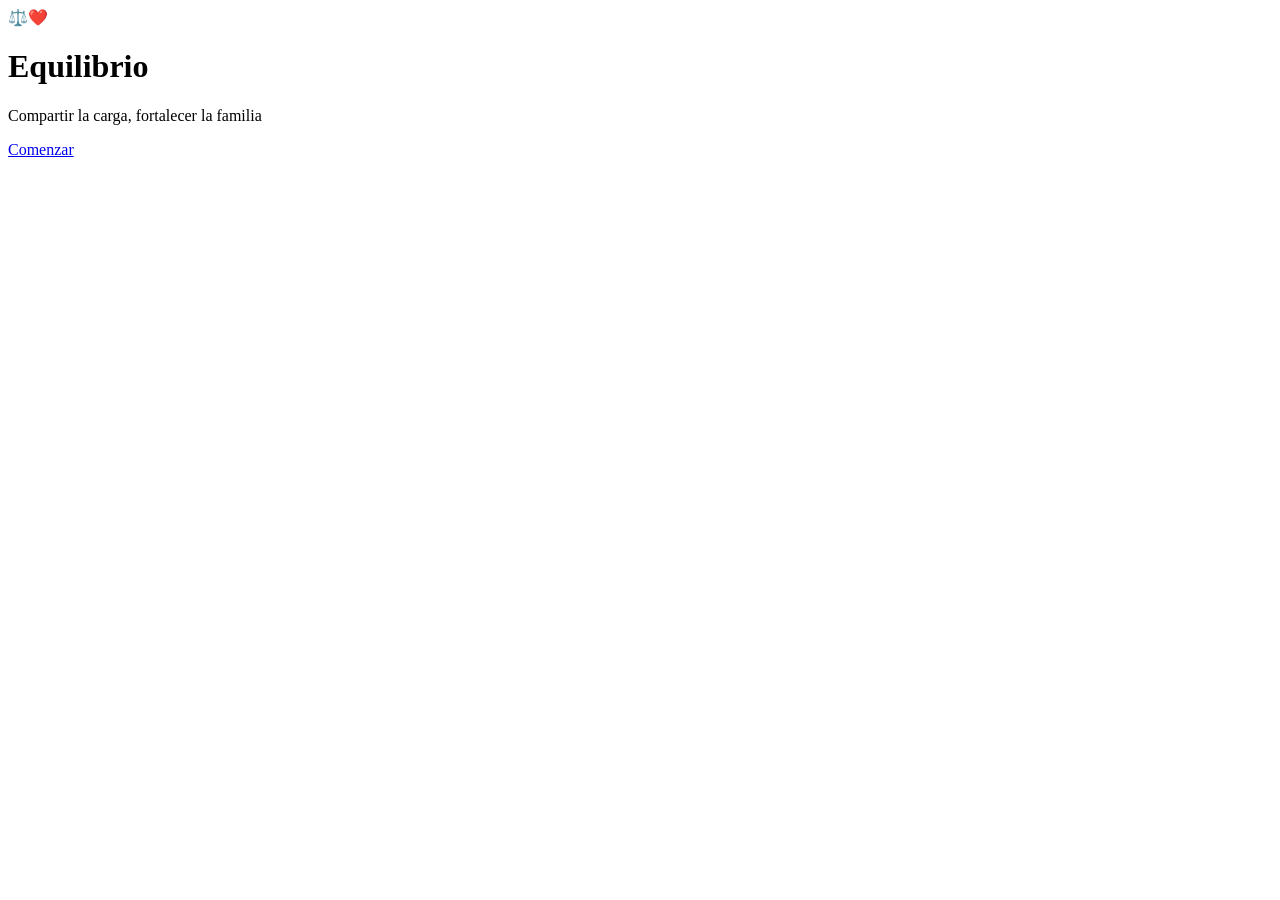
==== index.html @ 567ef86f "Update index.html" ====
<!DOCTYPE html>
<html lang="es">
<head>
  <meta charset="UTF-8" />
  <meta name="viewport" content="width=device-width, initial-scale=1.0"/>
  <title>Equilibrio</title>
  <link rel="stylesheet" href="style.css"/>
</head>

<body class="center">

  <div class="card">
    <div class="logo">⚖️❤️</div>

    <h1>Equilibrio</h1>

    <p class="subtitle">
      Compartir la carga, fortalecer la familia
    </p>

    <a class="btn" href="login.html">
      Comenzar
    </a>

  </div>

</body>
</html>
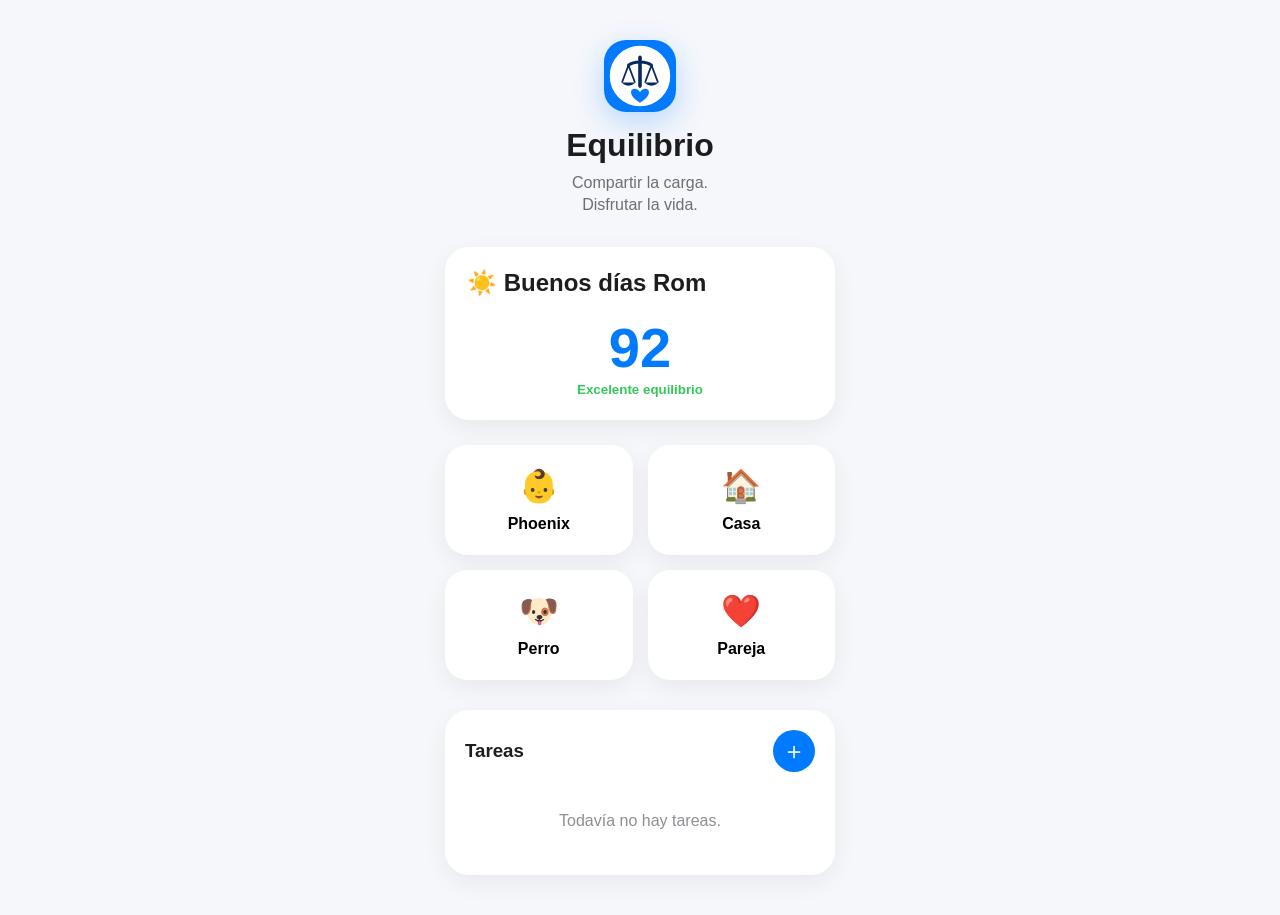
==== commit a6a4ce09: "logo ok" ====
--- a/index.html
+++ b/index.html
@@ -1,28 +1,95 @@
-<!DOCTYPE html>
-<html lang="es">
-<head>
-  <meta charset="UTF-8" />
-  <meta name="viewport" content="width=device-width, initial-scale=1.0"/>
-  <title>Equilibrio</title>
-  <link rel="stylesheet" href="style.css"/>
-</head>
-
-<body class="center">
-
-  <div class="card">
-    <div class="logo">⚖️❤️</div>
-
-    <h1>Equilibrio</h1>
-
-    <p class="subtitle">
-      Compartir la carga, fortalecer la familia
-    </p>
-
-    <a class="btn" href="login.html">
-      Comenzar
-    </a>
-
-  </div>
-
-</body>
-</html>
+<!DOCTYPE html>
+<html lang="es">
+<head>
+    <meta charset="UTF-8">
+    <meta name="viewport" content="width=device-width, initial-scale=1.0">
+    <title>Equilibrio</title>
+
+    <link rel="stylesheet" href="style.css">
+</head>
+
+<body>
+
+<div class="app">
+
+    <header class="header">
+
+        <div class="logo">
+            <img src="assets/logo.svg" alt="Equilibrio">
+        </div>
+
+        <h1>Equilibrio</h1>
+
+        <p>Compartir la carga.<br>Disfrutar la vida.</p>
+
+    </header>
+
+
+    <section class="welcome">
+
+        <h2>☀️ Buenos días Rom</h2>
+
+        <div class="score">
+
+            <span id="score">92</span>
+
+            <small>Excelente equilibrio</small>
+
+        </div>
+
+    </section>
+
+
+    <section class="categories">
+
+        <button class="card" onclick="selectCategory('Phoenix')">
+            👶
+            <span>Phoenix</span>
+        </button>
+
+        <button class="card" onclick="selectCategory('Casa')">
+            🏠
+            <span>Casa</span>
+        </button>
+
+        <button class="card" onclick="selectCategory('Perro')">
+            🐶
+            <span>Perro</span>
+        </button>
+
+        <button class="card" onclick="selectCategory('Pareja')">
+            ❤️
+            <span>Pareja</span>
+        </button>
+
+    </section>
+
+
+    <section class="tasks">
+
+        <div class="title">
+
+            <h3>Tareas</h3>
+
+            <button onclick="newTask()">
+                ＋
+            </button>
+
+        </div>
+
+        <div id="taskList">
+
+            <p class="empty">
+                Todavía no hay tareas.
+            </p>
+
+        </div>
+
+    </section>
+
+</div>
+
+<script src="app.js"></script>
+
+</body>
+</html>
--- a/style.css
+++ b/style.css
@@ -0,0 +1,141 @@
+*{
+    margin:0;
+    padding:0;
+    box-sizing:border-box;
+    font-family:-apple-system,BlinkMacSystemFont,"SF Pro Display",sans-serif;
+}
+
+body{
+    background:#f5f7fb;
+    color:#1d1d1f;
+}
+
+.app{
+    max-width:430px;
+    margin:auto;
+    padding:20px;
+    padding-bottom:40px;
+}
+
+.header{
+    text-align:center;
+    margin-top:20px;
+}
+
+.logo{
+    width:72px;
+    height:72px;
+    margin:auto;
+    border-radius:22px;
+    background:#007AFF;
+    display:flex;
+    justify-content:center;
+    align-items:center;
+    color:white;
+    font-size:34px;
+    box-shadow:0 10px 30px rgba(0,122,255,.25);
+}
+
+.header h1{
+    margin-top:15px;
+    font-size:32px;
+    font-weight:700;
+}
+
+.header p{
+    margin-top:8px;
+    color:#6e6e73;
+    line-height:1.4;
+}
+
+.welcome{
+    margin-top:30px;
+    background:white;
+    border-radius:24px;
+    padding:22px;
+    box-shadow:0 8px 24px rgba(0,0,0,.06);
+}
+
+.score{
+    text-align:center;
+    margin-top:18px;
+}
+
+.score span{
+    font-size:56px;
+    font-weight:700;
+    color:#007AFF;
+    display:block;
+}
+
+.score small{
+    color:#34C759;
+    font-weight:600;
+}
+
+.categories{
+    margin-top:25px;
+    display:grid;
+    grid-template-columns:repeat(2,1fr);
+    gap:15px;
+}
+
+.card{
+    background:white;
+    border:none;
+    border-radius:22px;
+    padding:22px;
+    cursor:pointer;
+    font-size:32px;
+    box-shadow:0 8px 24px rgba(0,0,0,.06);
+    transition:.2s;
+}
+
+.card:active{
+    transform:scale(.97);
+}
+
+.card span{
+    display:block;
+    margin-top:10px;
+    font-size:16px;
+    font-weight:600;
+}
+
+.tasks{
+    margin-top:30px;
+    background:white;
+    border-radius:24px;
+    padding:20px;
+    box-shadow:0 8px 24px rgba(0,0,0,.06);
+}
+
+.title{
+    display:flex;
+    justify-content:space-between;
+    align-items:center;
+    margin-bottom:15px;
+}
+
+.title button{
+    width:42px;
+    height:42px;
+    border:none;
+    border-radius:50%;
+    background:#007AFF;
+    color:white;
+    font-size:24px;
+    cursor:pointer;
+}
+
+.empty{
+    color:#8e8e93;
+    text-align:center;
+    padding:25px;
+}
+
+.logo img{
+    width:72px;
+    height:72px;
+    display:block;
+}
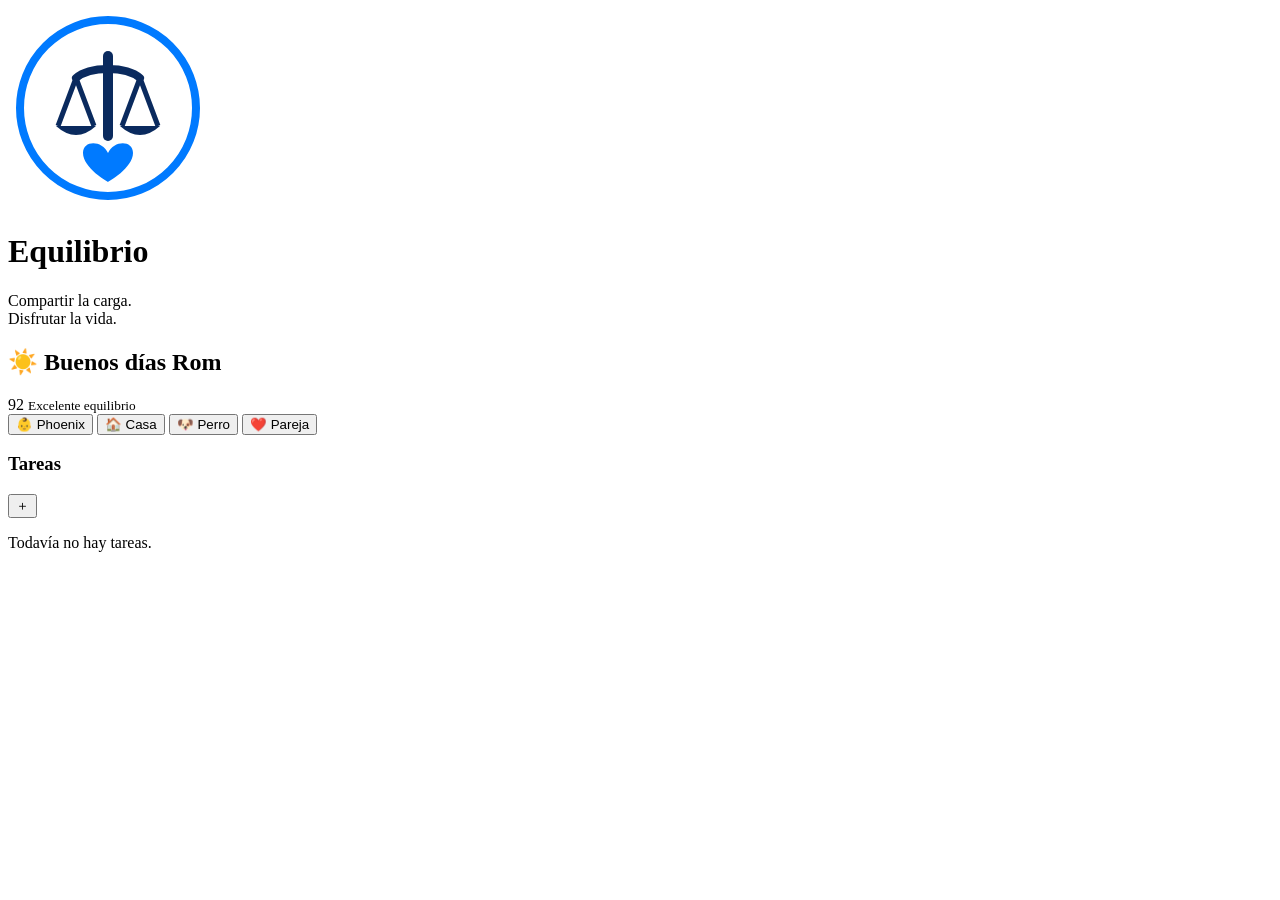
==== commit 36b25849: "ok2" ====
--- a/index.html
+++ b/index.html
@@ -5,7 +5,9 @@
     <meta name="viewport" content="width=device-width, initial-scale=1.0">
     <title>Equilibrio</title>
 
-    <link rel="stylesheet" href="style.css">
+<link rel="manifest" href="manifest.json">
+<link rel="apple-touch-icon" href="assets/logo.svg">
+
 </head>
 
 <body>
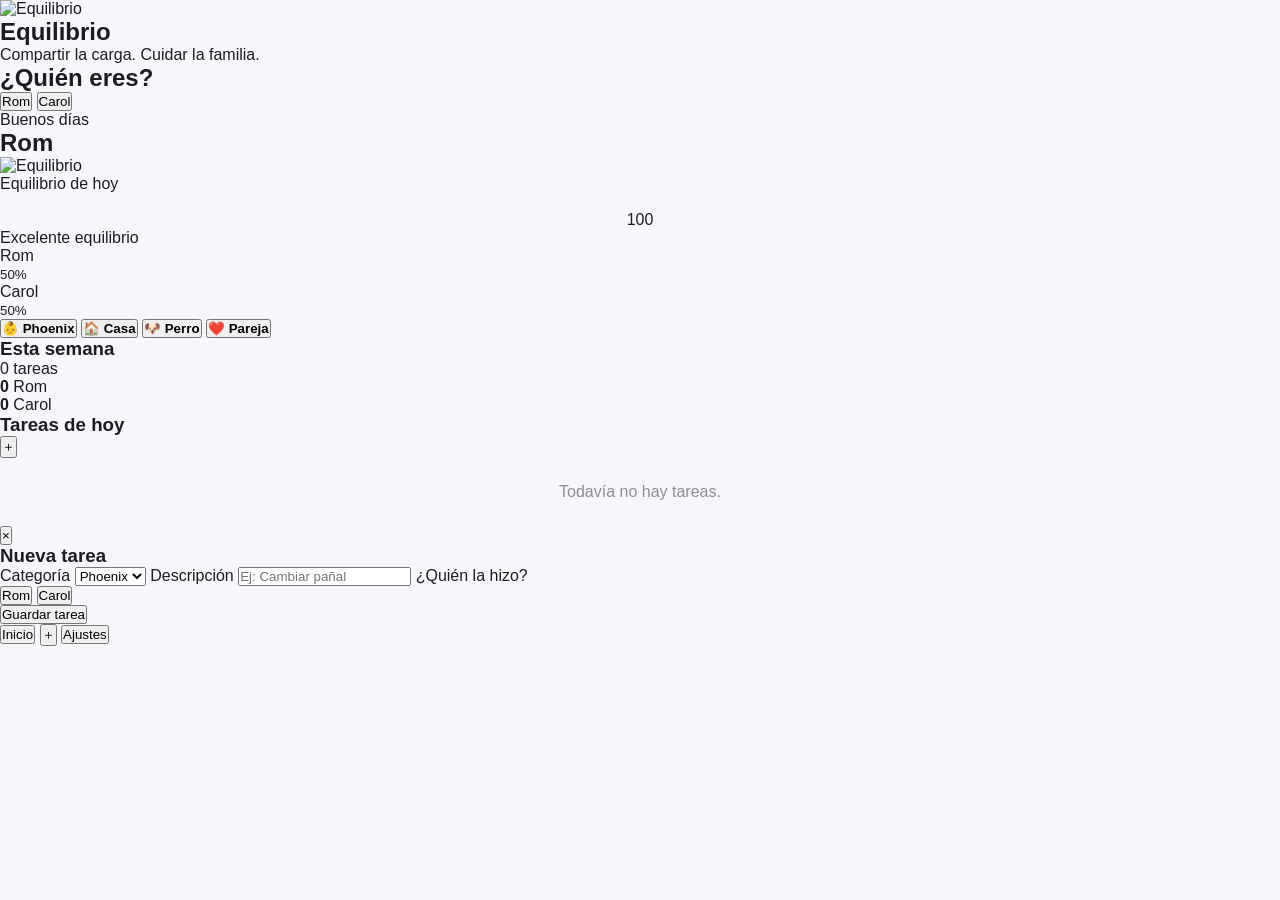
==== commit 2057d64e: "0,2" ====
--- a/index.html
+++ b/index.html
@@ -1,97 +1,162 @@
 <!DOCTYPE html>
 <html lang="es">
 <head>
-    <meta charset="UTF-8">
-    <meta name="viewport" content="width=device-width, initial-scale=1.0">
-    <title>Equilibrio</title>
+  <meta charset="UTF-8" />
+  <meta name="viewport" content="width=device-width, initial-scale=1.0, viewport-fit=cover" />
 
-<link rel="manifest" href="manifest.json">
-<link rel="apple-touch-icon" href="assets/logo.svg">
+  <title>Equilibrio</title>
 
+  <meta name="theme-color" content="#0A84FF" />
+  <meta name="apple-mobile-web-app-capable" content="yes" />
+  <meta name="apple-mobile-web-app-status-bar-style" content="default" />
+  <meta name="apple-mobile-web-app-title" content="Equilibrio" />
+
+  <link rel="manifest" href="manifest.json" />
+  <link rel="apple-touch-icon" href="assets/logo.png" />
+  <link rel="stylesheet" href="style.css" />
 </head>
 
 <body>
+  <main class="app-shell">
 
-<div class="app">
+    <section id="screen-login" class="screen active">
+      <div class="brand">
+        <img src="assets/logo.png" alt="Equilibrio" class="brand-logo" />
+        <h1>Equilibrio</h1>
+        <p>Compartir la carga. Cuidar la familia.</p>
+      </div>
 
-    <header class="header">
+      <div class="login-card">
+        <h2>¿Quién eres?</h2>
 
-        <div class="logo">
-            <img src="assets/logo.svg" alt="Equilibrio">
+        <button class="primary-btn" onclick="setUser('Rom')">
+          Rom
+        </button>
+
+        <button class="secondary-btn" onclick="setUser('Carol')">
+          Carol
+        </button>
+      </div>
+    </section>
+
+    <section id="screen-home" class="screen">
+      <header class="topbar">
+        <div>
+          <p class="eyebrow">Buenos días</p>
+          <h2 id="helloName">Rom</h2>
         </div>
 
-        <h1>Equilibrio</h1>
+        <img src="assets/logo.png" alt="Equilibrio" class="top-logo" />
+      </header>
 
-        <p>Compartir la carga.<br>Disfrutar la vida.</p>
+      <section class="balance-card">
+        <p class="eyebrow">Equilibrio de hoy</p>
+        <div id="balanceScore" class="score">100</div>
+        <p id="balanceText" class="balance-text">Excelente equilibrio</p>
 
-    </header>
+        <div class="bars">
+          <div>
+            <span>Rom</span>
+            <div class="bar"><div id="romBar"></div></div>
+            <small id="romPercent">50%</small>
+          </div>
 
+          <div>
+            <span>Carol</span>
+            <div class="bar"><div id="carolBar"></div></div>
+            <small id="carolPercent">50%</small>
+          </div>
+        </div>
+      </section>
 
-    <section class="welcome">
+      <section class="categories-grid">
+        <button class="category-card" onclick="openNewTask('Phoenix')">
+          <span>👶</span>
+          <strong>Phoenix</strong>
+        </button>
 
-        <h2>☀️ Buenos días Rom</h2>
+        <button class="category-card" onclick="openNewTask('Casa')">
+          <span>🏠</span>
+          <strong>Casa</strong>
+        </button>
 
-        <div class="score">
+        <button class="category-card" onclick="openNewTask('Perro')">
+          <span>🐶</span>
+          <strong>Perro</strong>
+        </button>
 
-            <span id="score">92</span>
+        <button class="category-card" onclick="openNewTask('Pareja')">
+          <span>❤️</span>
+          <strong>Pareja</strong>
+        </button>
+      </section>
 
-            <small>Excelente equilibrio</small>
-
+      <section class="week-card">
+        <div class="section-title">
+          <h3>Esta semana</h3>
+          <span id="weekSummary">0 tareas</span>
         </div>
 
+        <div class="week-row">
+          <div>
+            <strong id="weekRom">0</strong>
+            <span>Rom</span>
+          </div>
+
+          <div>
+            <strong id="weekCarol">0</strong>
+            <span>Carol</span>
+          </div>
+        </div>
+      </section>
+
+      <section class="tasks-card">
+        <div class="section-title">
+          <h3>Tareas de hoy</h3>
+          <button class="small-add-btn" onclick="openNewTask()">＋</button>
+        </div>
+
+        <div id="taskList" class="task-list"></div>
+      </section>
     </section>
 
+    <div id="taskModal" class="modal hidden">
+      <div class="modal-panel">
+        <button class="close-btn" onclick="closeNewTask()">×</button>
 
-    <section class="categories">
+        <h3>Nueva tarea</h3>
 
-        <button class="card" onclick="selectCategory('Phoenix')">
-            👶
-            <span>Phoenix</span>
-        </button>
+        <label>Categoría</label>
+        <select id="taskCategory">
+          <option>Phoenix</option>
+          <option>Casa</option>
+          <option>Perro</option>
+          <option>Pareja</option>
+        </select>
 
-        <button class="card" onclick="selectCategory('Casa')">
-            🏠
-            <span>Casa</span>
-        </button>
+        <label>Descripción</label>
+        <input id="taskText" type="text" placeholder="Ej: Cambiar pañal" />
 
-        <button class="card" onclick="selectCategory('Perro')">
-            🐶
-            <span>Perro</span>
-        </button>
-
-        <button class="card" onclick="selectCategory('Pareja')">
-            ❤️
-            <span>Pareja</span>
-        </button>
-
-    </section>
-
-
-    <section class="tasks">
-
-        <div class="title">
-
-            <h3>Tareas</h3>
-
-            <button onclick="newTask()">
-                ＋
-            </button>
-
+        <label>¿Quién la hizo?</label>
+        <div class="person-row">
+          <button id="personRom" onclick="selectPerson('Rom')">Rom</button>
+          <button id="personCarol" onclick="selectPerson('Carol')">Carol</button>
         </div>
 
-        <div id="taskList">
+        <button class="primary-btn full" onclick="saveTask()">
+          Guardar tarea
+        </button>
+      </div>
+    </div>
 
-            <p class="empty">
-                Todavía no hay tareas.
-            </p>
+    <nav class="bottom-nav">
+      <button class="nav-active">Inicio</button>
+      <button onclick="openNewTask()">＋</button>
+      <button onclick="resetApp()">Ajustes</button>
+    </nav>
 
-        </div>
+  </main>
 
-    </section>
-
-</div>
-
-<script src="app.js"></script>
-
+  <script src="app.js"></script>
 </body>
 </html>
--- a/style.css
+++ b/style.css
@@ -0,0 +1,141 @@
+*{
+    margin:0;
+    padding:0;
+    box-sizing:border-box;
+    font-family:-apple-system,BlinkMacSystemFont,"SF Pro Display",sans-serif;
+}
+
+body{
+    background:#f5f7fb;
+    color:#1d1d1f;
+}
+
+.app{
+    max-width:430px;
+    margin:auto;
+    padding:20px;
+    padding-bottom:40px;
+}
+
+.header{
+    text-align:center;
+    margin-top:20px;
+}
+
+.logo{
+    width:72px;
+    height:72px;
+    margin:auto;
+    border-radius:22px;
+    background:#007AFF;
+    display:flex;
+    justify-content:center;
+    align-items:center;
+    color:white;
+    font-size:34px;
+    box-shadow:0 10px 30px rgba(0,122,255,.25);
+}
+
+.header h1{
+    margin-top:15px;
+    font-size:32px;
+    font-weight:700;
+}
+
+.header p{
+    margin-top:8px;
+    color:#6e6e73;
+    line-height:1.4;
+}
+
+.welcome{
+    margin-top:30px;
+    background:white;
+    border-radius:24px;
+    padding:22px;
+    box-shadow:0 8px 24px rgba(0,0,0,.06);
+}
+
+.score{
+    text-align:center;
+    margin-top:18px;
+}
+
+.score span{
+    font-size:56px;
+    font-weight:700;
+    color:#007AFF;
+    display:block;
+}
+
+.score small{
+    color:#34C759;
+    font-weight:600;
+}
+
+.categories{
+    margin-top:25px;
+    display:grid;
+    grid-template-columns:repeat(2,1fr);
+    gap:15px;
+}
+
+.card{
+    background:white;
+    border:none;
+    border-radius:22px;
+    padding:22px;
+    cursor:pointer;
+    font-size:32px;
+    box-shadow:0 8px 24px rgba(0,0,0,.06);
+    transition:.2s;
+}
+
+.card:active{
+    transform:scale(.97);
+}
+
+.card span{
+    display:block;
+    margin-top:10px;
+    font-size:16px;
+    font-weight:600;
+}
+
+.tasks{
+    margin-top:30px;
+    background:white;
+    border-radius:24px;
+    padding:20px;
+    box-shadow:0 8px 24px rgba(0,0,0,.06);
+}
+
+.title{
+    display:flex;
+    justify-content:space-between;
+    align-items:center;
+    margin-bottom:15px;
+}
+
+.title button{
+    width:42px;
+    height:42px;
+    border:none;
+    border-radius:50%;
+    background:#007AFF;
+    color:white;
+    font-size:24px;
+    cursor:pointer;
+}
+
+.empty{
+    color:#8e8e93;
+    text-align:center;
+    padding:25px;
+}
+
+.logo img{
+    width:72px;
+    height:72px;
+    display:block;
+}
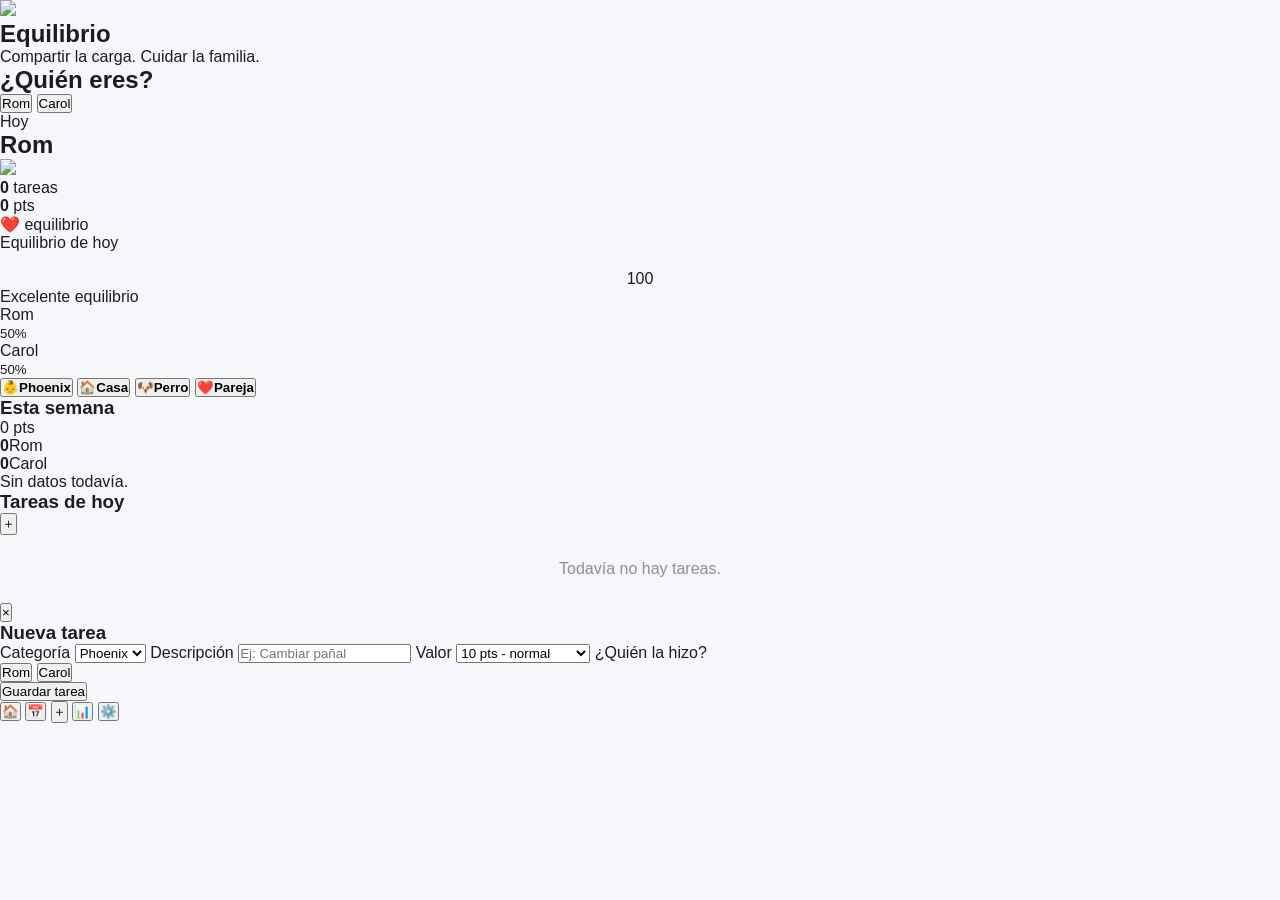
==== commit 9c334f5b: "ok" ====
--- a/index.html
+++ b/index.html
@@ -3,160 +3,154 @@
 <head>
   <meta charset="UTF-8" />
   <meta name="viewport" content="width=device-width, initial-scale=1.0, viewport-fit=cover" />
-
   <title>Equilibrio</title>
 
   <meta name="theme-color" content="#0A84FF" />
   <meta name="apple-mobile-web-app-capable" content="yes" />
-  <meta name="apple-mobile-web-app-status-bar-style" content="default" />
   <meta name="apple-mobile-web-app-title" content="Equilibrio" />
 
   <link rel="manifest" href="manifest.json" />
   <link rel="apple-touch-icon" href="assets/logo.png" />
-  <link rel="stylesheet" href="style.css" />
+  <link rel="stylesheet" href="./style.css?v=5" />
 </head>
 
 <body>
-  <main class="app-shell">
+<main class="app-shell">
 
-    <section id="screen-login" class="screen active">
-      <div class="brand">
-        <img src="assets/logo.png" alt="Equilibrio" class="brand-logo" />
-        <h1>Equilibrio</h1>
-        <p>Compartir la carga. Cuidar la familia.</p>
+  <section id="screen-login" class="screen active">
+    <div class="brand">
+      <img src="assets/logo.png" class="brand-logo" />
+      <h1>Equilibrio</h1>
+      <p>Compartir la carga. Cuidar la familia.</p>
+    </div>
+
+    <div class="login-card">
+      <h2>¿Quién eres?</h2>
+      <button class="primary-btn" onclick="setUser('Rom')">Rom</button>
+      <button class="secondary-btn" onclick="setUser('Carol')">Carol</button>
+    </div>
+  </section>
+
+  <section id="screen-home" class="screen">
+
+    <header class="topbar">
+      <div>
+        <p class="eyebrow">Hoy</p>
+        <h2 id="helloName">Rom</h2>
       </div>
+      <img src="assets/logo.png" class="top-logo" />
+    </header>
 
-      <div class="login-card">
-        <h2>¿Quién eres?</h2>
-
-        <button class="primary-btn" onclick="setUser('Rom')">
-          Rom
-        </button>
-
-        <button class="secondary-btn" onclick="setUser('Carol')">
-          Carol
-        </button>
+    <section class="daily-summary">
+      <div>
+        <strong id="todayTasks">0</strong>
+        <span>tareas</span>
+      </div>
+      <div>
+        <strong id="todayPoints">0</strong>
+        <span>pts</span>
+      </div>
+      <div>
+        <strong id="todayStatus">❤️</strong>
+        <span>equilibrio</span>
       </div>
     </section>
 
-    <section id="screen-home" class="screen">
-      <header class="topbar">
+    <section class="balance-card">
+      <p class="eyebrow">Equilibrio de hoy</p>
+      <div id="balanceScore" class="score">100</div>
+      <p id="balanceText" class="balance-text">Excelente equilibrio</p>
+
+      <div class="bars">
         <div>
-          <p class="eyebrow">Buenos días</p>
-          <h2 id="helloName">Rom</h2>
+          <span>Rom</span>
+          <div class="bar"><div id="romBar"></div></div>
+          <small id="romPercent">50%</small>
         </div>
-
-        <img src="assets/logo.png" alt="Equilibrio" class="top-logo" />
-      </header>
-
-      <section class="balance-card">
-        <p class="eyebrow">Equilibrio de hoy</p>
-        <div id="balanceScore" class="score">100</div>
-        <p id="balanceText" class="balance-text">Excelente equilibrio</p>
-
-        <div class="bars">
-          <div>
-            <span>Rom</span>
-            <div class="bar"><div id="romBar"></div></div>
-            <small id="romPercent">50%</small>
-          </div>
-
-          <div>
-            <span>Carol</span>
-            <div class="bar"><div id="carolBar"></div></div>
-            <small id="carolPercent">50%</small>
-          </div>
+        <div>
+          <span>Carol</span>
+          <div class="bar"><div id="carolBar"></div></div>
+          <small id="carolPercent">50%</small>
         </div>
-      </section>
-
-      <section class="categories-grid">
-        <button class="category-card" onclick="openNewTask('Phoenix')">
-          <span>👶</span>
-          <strong>Phoenix</strong>
-        </button>
-
-        <button class="category-card" onclick="openNewTask('Casa')">
-          <span>🏠</span>
-          <strong>Casa</strong>
-        </button>
-
-        <button class="category-card" onclick="openNewTask('Perro')">
-          <span>🐶</span>
-          <strong>Perro</strong>
-        </button>
-
-        <button class="category-card" onclick="openNewTask('Pareja')">
-          <span>❤️</span>
-          <strong>Pareja</strong>
-        </button>
-      </section>
-
-      <section class="week-card">
-        <div class="section-title">
-          <h3>Esta semana</h3>
-          <span id="weekSummary">0 tareas</span>
-        </div>
-
-        <div class="week-row">
-          <div>
-            <strong id="weekRom">0</strong>
-            <span>Rom</span>
-          </div>
-
-          <div>
-            <strong id="weekCarol">0</strong>
-            <span>Carol</span>
-          </div>
-        </div>
-      </section>
-
-      <section class="tasks-card">
-        <div class="section-title">
-          <h3>Tareas de hoy</h3>
-          <button class="small-add-btn" onclick="openNewTask()">＋</button>
-        </div>
-
-        <div id="taskList" class="task-list"></div>
-      </section>
+      </div>
     </section>
 
-    <div id="taskModal" class="modal hidden">
-      <div class="modal-panel">
-        <button class="close-btn" onclick="closeNewTask()">×</button>
+    <section class="categories-grid">
+      <button class="category-card" onclick="openNewTask('Phoenix')"><span>👶</span><strong>Phoenix</strong></button>
+      <button class="category-card" onclick="openNewTask('Casa')"><span>🏠</span><strong>Casa</strong></button>
+      <button class="category-card" onclick="openNewTask('Perro')"><span>🐶</span><strong>Perro</strong></button>
+      <button class="category-card" onclick="openNewTask('Pareja')"><span>❤️</span><strong>Pareja</strong></button>
+    </section>
 
-        <h3>Nueva tarea</h3>
+    <section class="week-card">
+      <div class="section-title">
+        <h3>Esta semana</h3>
+        <span id="weekSummary">0 pts</span>
+      </div>
 
-        <label>Categoría</label>
-        <select id="taskCategory">
-          <option>Phoenix</option>
-          <option>Casa</option>
-          <option>Perro</option>
-          <option>Pareja</option>
-        </select>
+      <div class="week-row">
+        <div><strong id="weekRom">0</strong><span>Rom</span></div>
+        <div><strong id="weekCarol">0</strong><span>Carol</span></div>
+      </div>
 
-        <label>Descripción</label>
-        <input id="taskText" type="text" placeholder="Ej: Cambiar pañal" />
+      <div id="weekGraph" class="week-graph"></div>
+      <p id="weekText" class="week-text">Sin datos todavía.</p>
+    </section>
 
-        <label>¿Quién la hizo?</label>
-        <div class="person-row">
-          <button id="personRom" onclick="selectPerson('Rom')">Rom</button>
-          <button id="personCarol" onclick="selectPerson('Carol')">Carol</button>
-        </div>
+    <section class="tasks-card">
+      <div class="section-title">
+        <h3>Tareas de hoy</h3>
+        <button class="small-add-btn" onclick="openNewTask()">＋</button>
+      </div>
+      <div id="taskList" class="task-list"></div>
+    </section>
 
-        <button class="primary-btn full" onclick="saveTask()">
-          Guardar tarea
-        </button>
+  </section>
+
+  <div id="taskModal" class="modal hidden">
+    <div class="modal-panel">
+      <button class="close-btn" onclick="closeNewTask()">×</button>
+      <h3>Nueva tarea</h3>
+
+      <label>Categoría</label>
+      <select id="taskCategory">
+        <option>Phoenix</option>
+        <option>Casa</option>
+        <option>Perro</option>
+        <option>Pareja</option>
+      </select>
+
+      <label>Descripción</label>
+      <input id="taskText" type="text" placeholder="Ej: Cambiar pañal" />
+
+      <label>Valor</label>
+      <select id="taskPoints">
+        <option value="5">5 pts - pequeña</option>
+        <option value="10" selected>10 pts - normal</option>
+        <option value="20">20 pts - importante</option>
+        <option value="30">30 pts - pesada</option>
+      </select>
+
+      <label>¿Quién la hizo?</label>
+      <div class="person-row">
+        <button id="personRom" onclick="selectPerson('Rom')">Rom</button>
+        <button id="personCarol" onclick="selectPerson('Carol')">Carol</button>
       </div>
+
+      <button class="primary-btn full" onclick="saveTask()">Guardar tarea</button>
     </div>
+  </div>
 
-    <nav class="bottom-nav">
-      <button class="nav-active">Inicio</button>
-      <button onclick="openNewTask()">＋</button>
-      <button onclick="resetApp()">Ajustes</button>
-    </nav>
+  <nav class="bottom-nav">
+    <button class="nav-active">🏠</button>
+    <button>📅</button>
+    <button onclick="openNewTask()">＋</button>
+    <button>📊</button>
+    <button onclick="resetApp()">⚙️</button>
+  </nav>
 
-  </main>
+</main>
 
-  <script src="app.js"></script>
+<script src="./app.js?v=5"></script>
 </body>
 </html>
